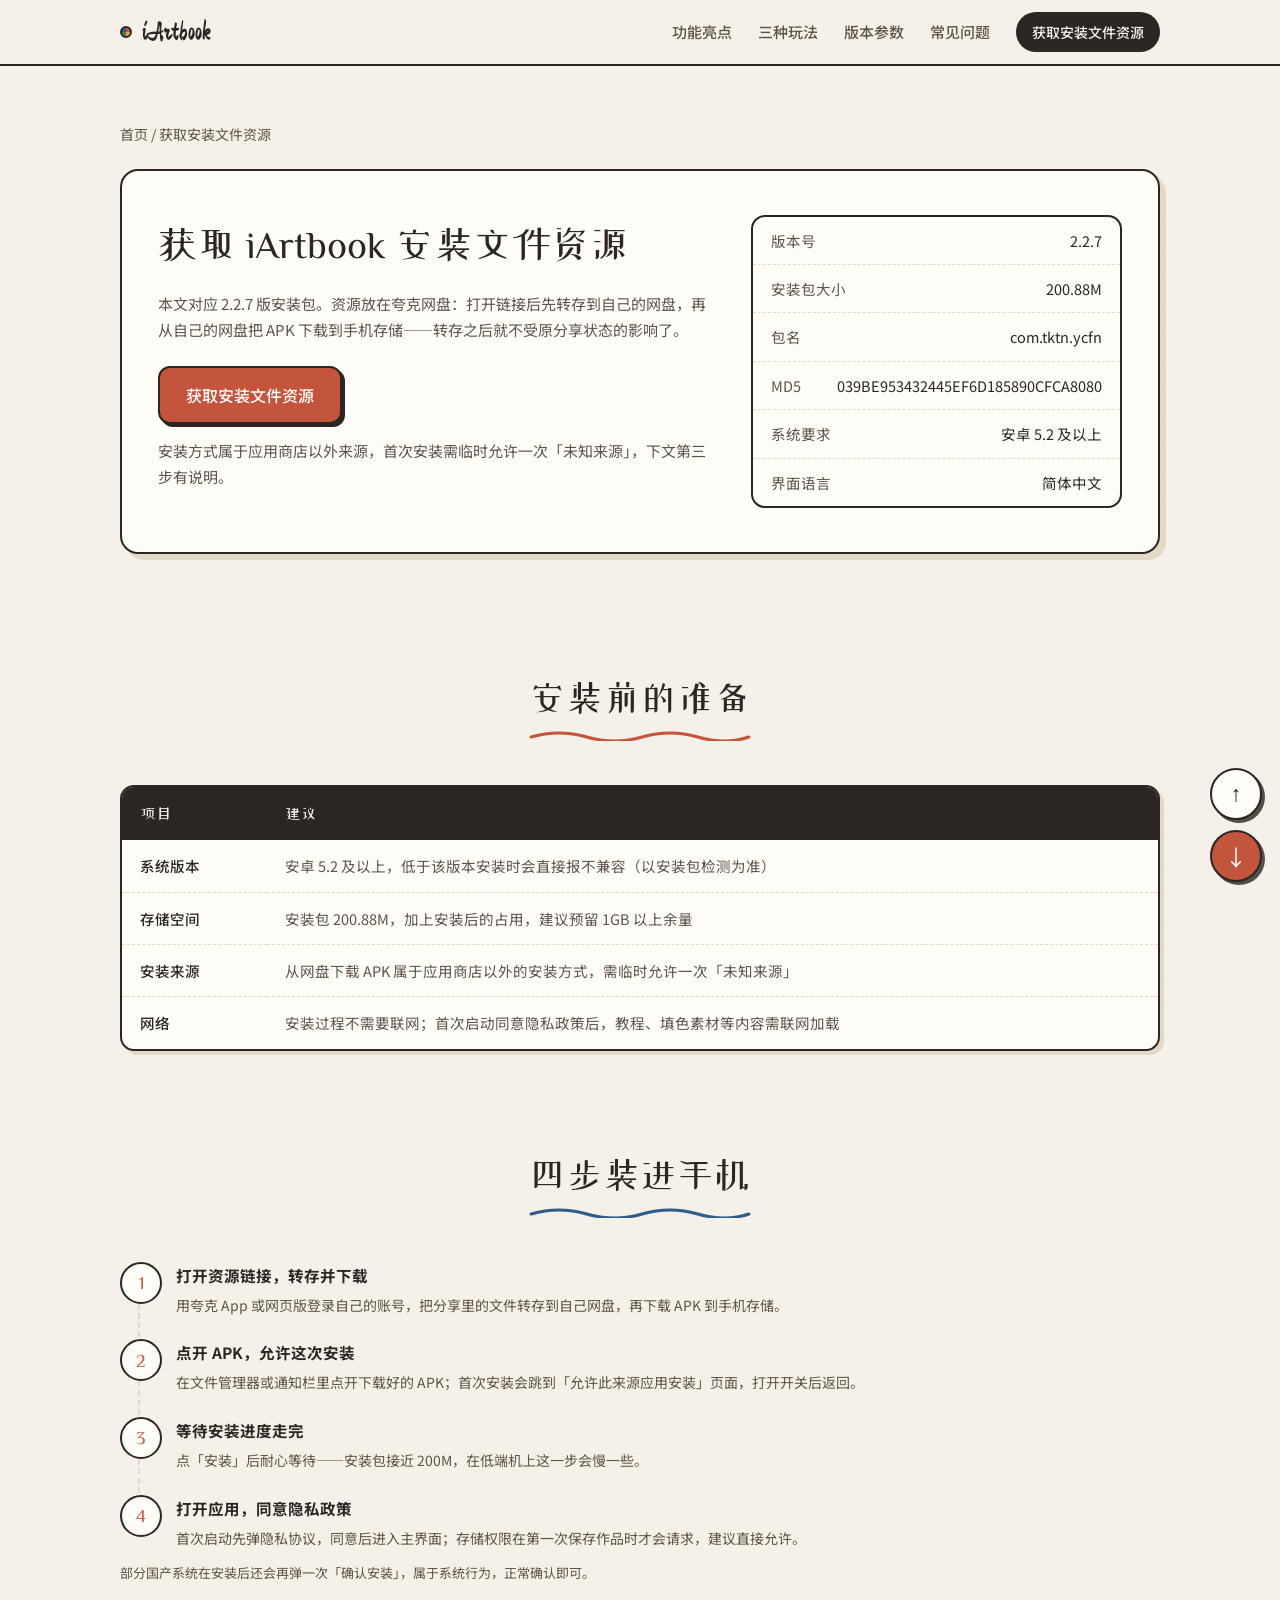
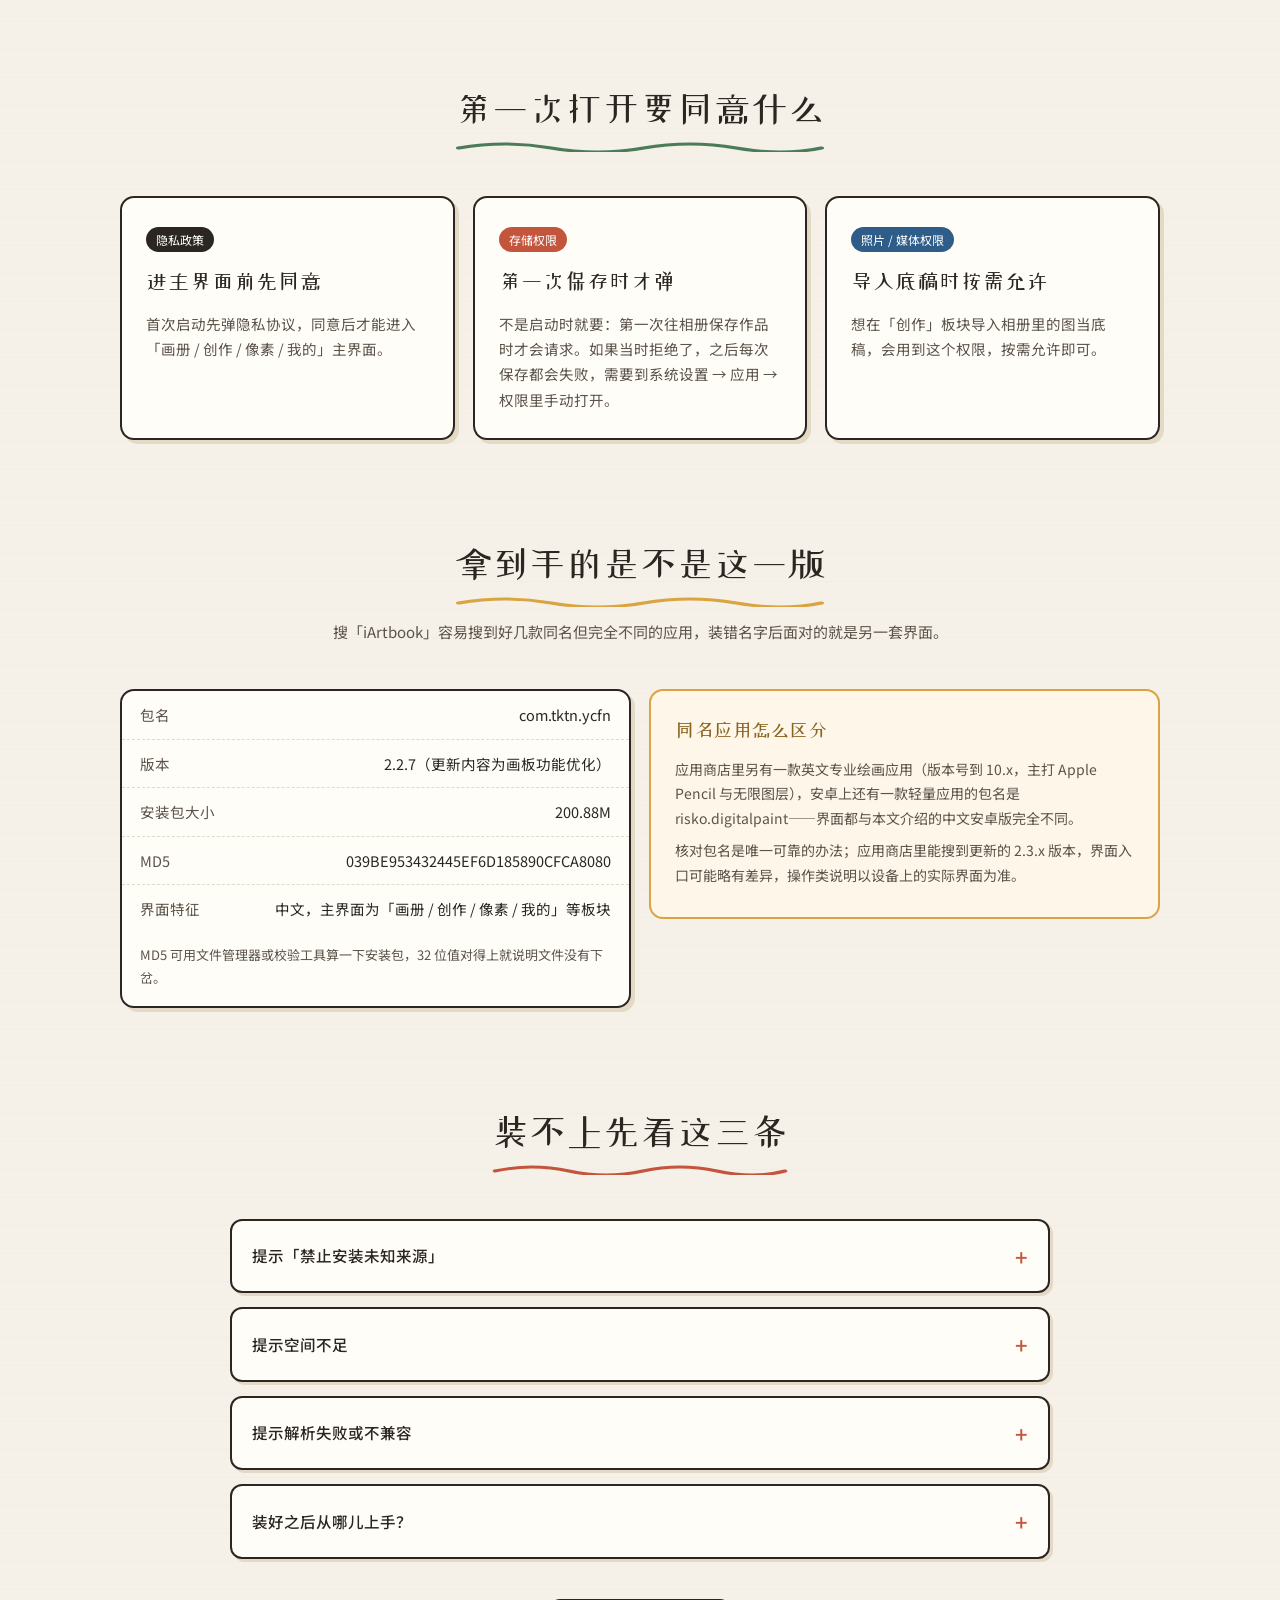
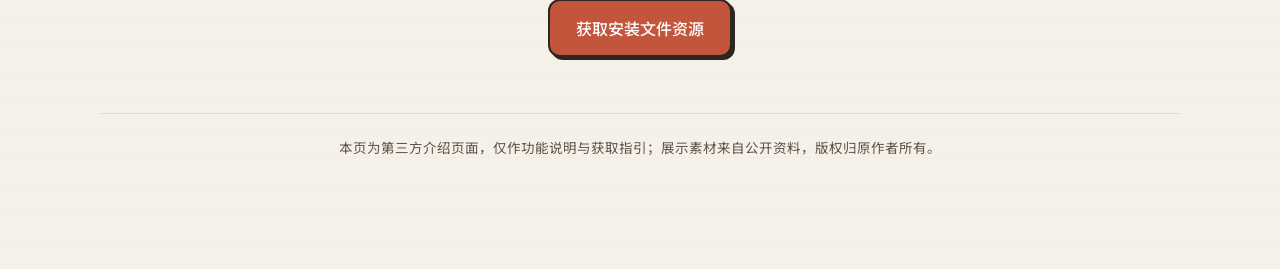
==== download.html @ f268aec2 "update" ====
<!DOCTYPE html>
<html lang="zh-CN">
<head>
  <meta charset="UTF-8">
  <meta name="viewport" content="width=device-width, initial-scale=1.0">
  <title>iArtbook 安装文件资源获取指引与安装步骤（安卓 2.2.7 版）</title>
  <meta name="description" content="获取 iArtbook 安卓版 2.2.7 安装文件资源的指引，附安装前准备、四步安装流程、首次打开的权限说明、MD5 版本核对与装不上的常见处理办法。">
  <link rel="icon" type="image/svg+xml" href="/assets/img/favicon.svg">
  <link rel="preconnect" href="https://fonts.googleapis.com">
  <link rel="preconnect" href="https://fonts.gstatic.com" crossorigin>
  <link href="https://fonts.googleapis.com/css2?family=Ma+Shan+Zheng&family=Noto+Sans+SC:wght@400;500;700&family=ZCOOL+XiaoWei&display=swap" rel="stylesheet">
  <link rel="stylesheet" href="/assets/css/style.css">
</head>
<body>

  <header class="site-header">
    <div class="wrap nav">
      <a class="brand" href="/"><span class="brand-dot" aria-hidden="true"></span>iArtbook</a>
      <button class="nav-toggle" aria-expanded="false" aria-label="展开导航菜单">☰</button>
      <nav class="nav-links" aria-label="站内导航">
        <a href="/#features">功能亮点</a>
        <a href="/#play">三种玩法</a>
        <a href="/#spec">版本参数</a>
        <a href="/#faq">常见问题</a>
        <a class="nav-cta" href="#get">获取安装文件资源</a>
      </nav>
    </div>
  </header>

  <main>
    <!-- 下载卡 -->
    <section class="dl-hero" id="get">
      <div class="wrap">
        <p class="crumb"><a href="/">首页</a> / 获取安装文件资源</p>
        <div class="dl-card">
          <div>
            <h1>获取 iArtbook 安装文件资源</h1>
            <p>本文对应 2.2.7 版安装包。资源放在夸克网盘：打开链接后先转存到自己的网盘，再从自己的网盘把 APK 下载到手机存储——转存之后就不受原分享状态的影响了。</p>
            <a class="btn btn-primary" data-link="download" href="#">获取安装文件资源</a>
            <p class="note" style="margin-top:14px">安装方式属于应用商店以外来源，首次安装需临时允许一次「未知来源」，下文第三步有说明。</p>
          </div>
          <div class="table-card" style="box-shadow:none">
            <ul class="spec-list">
              <li><span class="k">版本号</span><span class="v">2.2.7</span></li>
              <li><span class="k">安装包大小</span><span class="v">200.88M</span></li>
              <li><span class="k">包名</span><span class="v">com.tktn.ycfn</span></li>
              <li><span class="k">MD5</span><span class="v">039BE953432445EF6D185890CFCA8080</span></li>
              <li><span class="k">系统要求</span><span class="v">安卓 5.2 及以上</span></li>
              <li><span class="k">界面语言</span><span class="v">简体中文</span></li>
            </ul>
          </div>
        </div>
      </div>
    </section>

    <!-- 安装前准备 -->
    <section class="section" id="prepare">
      <div class="wrap">
        <div class="section-head reveal">
          <h2>安装前的准备
            <svg viewBox="0 0 200 10" preserveAspectRatio="none" aria-hidden="true"><path d="M2 6 q25 -8 50 0 t50 0 t50 0 t46 0" fill="none" stroke="#c4553d" stroke-width="3" stroke-linecap="round"/></svg>
          </h2>
        </div>
        <div class="table-card reveal">
          <table>
            <thead>
              <tr><th>项目</th><th>建议</th></tr>
            </thead>
            <tbody>
              <tr><td>系统版本</td><td>安卓 5.2 及以上，低于该版本安装时会直接报不兼容（以安装包检测为准）</td></tr>
              <tr><td>存储空间</td><td>安装包 200.88M，加上安装后的占用，建议预留 1GB 以上余量</td></tr>
              <tr><td>安装来源</td><td>从网盘下载 APK 属于应用商店以外的安装方式，需临时允许一次「未知来源」</td></tr>
              <tr><td>网络</td><td>安装过程不需要联网；首次启动同意隐私政策后，教程、填色素材等内容需联网加载</td></tr>
            </tbody>
          </table>
        </div>
      </div>
    </section>

    <!-- 安装步骤 -->
    <section class="section" id="steps">
      <div class="wrap">
        <div class="section-head reveal">
          <h2>四步装进手机
            <svg viewBox="0 0 200 10" preserveAspectRatio="none" aria-hidden="true"><path d="M2 6 q25 -8 50 0 t50 0 t50 0 t46 0" fill="none" stroke="#2f5d8a" stroke-width="3" stroke-linecap="round"/></svg>
          </h2>
        </div>
        <ol class="steps reveal" style="max-width:760px">
          <li>
            <b>打开资源链接，转存并下载</b>
            <p>用夸克 App 或网页版登录自己的账号，把分享里的文件转存到自己网盘，再下载 APK 到手机存储。</p>
          </li>
          <li>
            <b>点开 APK，允许这次安装</b>
            <p>在文件管理器或通知栏里点开下载好的 APK；首次安装会跳到「允许此来源应用安装」页面，打开开关后返回。</p>
          </li>
          <li>
            <b>等待安装进度走完</b>
            <p>点「安装」后耐心等待——安装包接近 200M，在低端机上这一步会慢一些。</p>
          </li>
          <li>
            <b>打开应用，同意隐私政策</b>
            <p>首次启动先弹隐私协议，同意后进入主界面；存储权限在第一次保存作品时才会请求，建议直接允许。</p>
          </li>
        </ol>
        <p class="note">部分国产系统在安装后还会再弹一次「确认安装」，属于系统行为，正常确认即可。</p>
      </div>
    </section>

    <!-- 首次打开 -->
    <section class="section" id="first-open">
      <div class="wrap">
        <div class="section-head reveal">
          <h2>第一次打开要同意什么
            <svg viewBox="0 0 200 10" preserveAspectRatio="none" aria-hidden="true"><path d="M2 6 q25 -8 50 0 t50 0 t50 0 t46 0" fill="none" stroke="#4a7c59" stroke-width="3" stroke-linecap="round"/></svg>
          </h2>
        </div>
        <div class="bento">
          <div class="card b2 reveal">
            <span class="tag" style="background:var(--ink)">隐私政策</span>
            <h3>进主界面前先同意</h3>
            <p>首次启动先弹隐私协议，同意后才能进入「画册 / 创作 / 像素 / 我的」主界面。</p>
          </div>
          <div class="card b2 reveal">
            <span class="tag" style="background:var(--red)">存储权限</span>
            <h3>第一次保存时才弹</h3>
            <p>不是启动时就要：第一次往相册保存作品时才会请求。如果当时拒绝了，之后每次保存都会失败，需要到系统设置 → 应用 → 权限里手动打开。</p>
          </div>
          <div class="card b2 reveal">
            <span class="tag" style="background:var(--blue)">照片 / 媒体权限</span>
            <h3>导入底稿时按需允许</h3>
            <p>想在「创作」板块导入相册里的图当底稿，会用到这个权限，按需允许即可。</p>
          </div>
        </div>
      </div>
    </section>

    <!-- 核对版本 -->
    <section class="section" id="verify">
      <div class="wrap">
        <div class="section-head reveal">
          <h2>拿到手的是不是这一版
            <svg viewBox="0 0 200 10" preserveAspectRatio="none" aria-hidden="true"><path d="M2 6 q25 -8 50 0 t50 0 t50 0 t46 0" fill="none" stroke="#d9a441" stroke-width="3" stroke-linecap="round"/></svg>
          </h2>
          <p>搜「iArtbook」容易搜到好几款同名但完全不同的应用，装错名字后面对的就是另一套界面。</p>
        </div>
        <div class="spec-grid">
          <div class="table-card reveal">
            <ul class="spec-list">
              <li><span class="k">包名</span><span class="v">com.tktn.ycfn</span></li>
              <li><span class="k">版本</span><span class="v">2.2.7（更新内容为画板功能优化）</span></li>
              <li><span class="k">安装包大小</span><span class="v">200.88M</span></li>
              <li><span class="k">MD5</span><span class="v">039BE953432445EF6D185890CFCA8080</span></li>
              <li><span class="k">界面特征</span><span class="v">中文，主界面为「画册 / 创作 / 像素 / 我的」等板块</span></li>
            </ul>
            <p class="note" style="padding:0 18px 16px">MD5 可用文件管理器或校验工具算一下安装包，32 位值对得上就说明文件没有下岔。</p>
          </div>
          <div class="tip-card reveal">
            <h3>同名应用怎么区分</h3>
            <p>应用商店里另有一款英文专业绘画应用（版本号到 10.x，主打 Apple Pencil 与无限图层），安卓上还有一款轻量应用的包名是 risko.digitalpaint——界面都与本文介绍的中文安卓版完全不同。</p>
            <p>核对包名是唯一可靠的办法；应用商店里能搜到更新的 2.3.x 版本，界面入口可能略有差异，操作类说明以设备上的实际界面为准。</p>
          </div>
        </div>
      </div>
    </section>

    <!-- 装不上 -->
    <section class="section" id="trouble">
      <div class="wrap">
        <div class="section-head reveal">
          <h2>装不上先看这三条
            <svg viewBox="0 0 200 10" preserveAspectRatio="none" aria-hidden="true"><path d="M2 6 q25 -8 50 0 t50 0 t50 0 t46 0" fill="none" stroke="#c4553d" stroke-width="3" stroke-linecap="round"/></svg>
          </h2>
        </div>
        <div class="faq reveal">
          <details>
            <summary>提示「禁止安装未知来源」</summary>
            <div class="faq-a"><p>回到系统设置 → 应用 → 特殊权限 → 安装未知应用，给这次的安装来源（浏览器或文件管理器）打开「允许安装」，再重新点 APK。</p></div>
          </details>
          <details>
            <summary>提示空间不足</summary>
            <div class="faq-a"><p>先清出 1GB 以上余量再装——200M 的安装包在解包阶段需要的临时空间比它自身还大。</p></div>
          </details>
          <details>
            <summary>提示解析失败或不兼容</summary>
            <div class="faq-a"><p>多半是下载不完整（文件小于 200.88M）或系统版本低于 5.2：重新下载一次，或核对安卓版本。</p></div>
          </details>
          <details>
            <summary>装好之后从哪儿上手？</summary>
            <div class="faq-a"><p>从首页的「界面入门」板块开始：认识画册、创作、像素几个入口，记住双指缩放、双指撤销这几个手势，再挑一种玩法（自由绘画 / 主题填色 / 逐帧动画）动手画第一张。</p></div>
          </details>
        </div>
        <div class="back-cta reveal">
          <a class="btn btn-primary" data-link="download" href="#">获取安装文件资源</a>
        </div>
      </div>
    </section>
  </main>

  <footer class="site-footer">
    <div class="wrap footer-line">
      <p>本页为第三方介绍页面，仅作功能说明与获取指引；展示素材来自公开资料，版权归原作者所有。</p>
    </div>
  </footer>

  <!-- 浮动按钮 -->
  <div class="fab">
    <button id="toTop" aria-label="返回顶部">↑</button>
    <a class="fab-dl" data-link="download" href="#" aria-label="获取安装文件资源">↓</a>
  </div>

  <script src="/assets/js/links.js"></script>
  <script src="/assets/js/main.js"></script>
</body>
</html>
---- assets/css/style.css ----
/* ============================================================
   iArtbook 介绍站 · 画室纸感
   暖纸底 + 墨线描边 + 颜料点缀（赭红 / 靛青 / 藤黄 / 青绿）
   字体：ZCOOL XiaoWei（标题）· Ma Shan Zheng（点缀）· Noto Sans SC（正文）
   ============================================================ */

:root {
  --paper: #f6f1e8;
  --paper-2: #fffdf8;
  --ink: #2b2622;
  --ink-soft: #5c534a;
  --line: #e3d9c6;
  --line-strong: #2b2622;
  --red: #c4553d;
  --blue: #2f5d8a;
  --yellow: #d9a441;
  --green: #4a7c59;
  --shadow: 0 2px 0 rgba(43, 38, 34, 0.9);
  --radius: 14px;
  --font-title: 'ZCOOL XiaoWei', 'Noto Serif SC', 'STSong', serif;
  --font-hand: 'Ma Shan Zheng', 'Kaiti SC', 'KaiTi', cursive;
  --font-body: 'Noto Sans SC', 'PingFang SC', 'Microsoft YaHei', sans-serif;
}

* { box-sizing: border-box; margin: 0; padding: 0; }

html { scroll-behavior: smooth; }

body {
  font-family: var(--font-body);
  color: var(--ink);
  background-color: var(--paper);
  background-image: repeating-linear-gradient(
    0deg, transparent, transparent 27px, rgba(43, 38, 34, 0.035) 28px);
  line-height: 1.75;
  font-size: 16px;
  -webkit-font-smoothing: antialiased;
  overflow-x: hidden;
}

img, svg { max-width: 100%; display: block; }
a { color: var(--blue); text-decoration: none; }
a:hover { text-decoration: underline; }

.wrap { max-width: 1080px; margin: 0 auto; padding: 0 20px; }

/* ---------------- 顶栏 ---------------- */
.site-header {
  position: sticky; top: 0; z-index: 50;
  background: rgba(246, 241, 232, 0.94);
  backdrop-filter: blur(6px);
  border-bottom: 2px solid var(--line-strong);
}
.nav {
  display: flex; align-items: center; justify-content: space-between;
  height: 64px; gap: 16px;
}
.brand {
  font-family: var(--font-hand);
  font-size: 26px; color: var(--ink);
  display: flex; align-items: center; gap: 10px;
  white-space: nowrap;
}
.brand:hover { text-decoration: none; }
.brand-dot {
  width: 12px; height: 12px; border-radius: 50%;
  background: conic-gradient(var(--red) 0 25%, var(--yellow) 0 50%, var(--green) 0 75%, var(--blue) 0);
  border: 2px solid var(--ink);
}
.nav-links { display: flex; align-items: center; gap: 26px; }
.nav-links a { color: var(--ink-soft); font-size: 15px; font-weight: 500; }
.nav-links a:hover { color: var(--ink); text-decoration: none; }
.nav-cta {
  background: var(--ink); color: var(--paper) !important;
  padding: 8px 16px; border-radius: 999px; font-size: 14px !important;
}
.nav-toggle {
  display: none;
  width: 44px; height: 44px;
  border: 2px solid var(--ink); border-radius: 10px;
  background: var(--paper-2); cursor: pointer;
  font-size: 20px; line-height: 1; color: var(--ink);
}

/* ---------------- Hero ---------------- */
.hero { padding: 72px 0 56px; }
.hero-grid {
  display: grid; grid-template-columns: 1.15fr 0.85fr;
  gap: 48px; align-items: center;
}
.kicker {
  display: inline-flex; align-items: center; gap: 8px;
  font-size: 14px; color: var(--red);
  border: 1.5px solid var(--red); border-radius: 999px;
  padding: 4px 14px; margin-bottom: 20px; background: var(--paper-2);
}
.hero h1 {
  font-family: var(--font-title);
  font-size: clamp(34px, 5vw, 52px);
  line-height: 1.25; font-weight: 400;
  margin-bottom: 18px;
}
.hero h1 em {
  font-style: normal;
  font-family: var(--font-hand);
  color: var(--red);
}
.hero p.lead { color: var(--ink-soft); font-size: 17px; max-width: 34em; margin-bottom: 26px; }
.badges { display: flex; flex-wrap: wrap; gap: 10px; margin-bottom: 30px; }
.badge {
  font-size: 13px; color: var(--ink);
  background: var(--paper-2); border: 1.5px solid var(--ink);
  border-radius: 8px; padding: 4px 12px;
  box-shadow: 2px 2px 0 var(--line);
}
.hero-actions { display: flex; flex-wrap: wrap; gap: 14px; }
.btn {
  display: inline-flex; align-items: center; justify-content: center; gap: 8px;
  font-size: 16px; font-weight: 500;
  padding: 13px 26px; border-radius: 12px;
  border: 2px solid var(--ink); cursor: pointer;
  transition: transform .15s ease, box-shadow .15s ease;
}
.btn:hover { text-decoration: none; transform: translate(-1px, -1px); }
.btn:active { transform: translate(1px, 1px); }
.btn-primary { background: var(--red); color: #fff; box-shadow: 3px 3px 0 var(--ink); }
.btn-primary:hover { box-shadow: 4px 4px 0 var(--ink); }
.btn-ghost { background: var(--paper-2); color: var(--ink); box-shadow: 3px 3px 0 var(--line); }
.btn-ghost:hover { box-shadow: 4px 4px 0 var(--line); }

.hero-art { position: relative; }
.hero-art svg { width: 100%; height: auto; }
.scribble {
  position: absolute; font-family: var(--font-hand);
  color: var(--blue); font-size: 20px;
  right: 4%; bottom: -6px; transform: rotate(-4deg);
}

/* ---------------- 数字条 ---------------- */
.stats { border-top: 2px solid var(--line-strong); border-bottom: 2px solid var(--line-strong); background: var(--paper-2); }
.stats-grid {
  display: grid; grid-template-columns: repeat(4, 1fr);
}
.stat {
  padding: 26px 12px; text-align: center;
  border-left: 1.5px dashed var(--line);
}
.stat:first-child { border-left: none; }
.stat b {
  display: block; font-family: var(--font-title);
  font-size: 34px; font-weight: 400; color: var(--red);
}
.stat span { font-size: 13px; color: var(--ink-soft); }

/* ---------------- 章节通用 ---------------- */
.section { padding: 72px 0 20px; }
.section-head { text-align: center; margin-bottom: 44px; }
.section-head h2 {
  font-family: var(--font-title); font-weight: 400;
  font-size: clamp(26px, 3.6vw, 36px);
  display: inline-block; position: relative; padding-bottom: 12px;
}
.section-head h2 svg {
  position: absolute; left: 0; bottom: 0; width: 100%; height: 10px;
}
.section-head p { color: var(--ink-soft); margin-top: 12px; font-size: 15px; }

/* ---------------- Bento 特性 ---------------- */
.bento {
  display: grid; gap: 18px;
  grid-template-columns: repeat(6, 1fr);
}
.card {
  background: var(--paper-2);
  border: 2px solid var(--ink);
  border-radius: var(--radius);
  padding: 26px 24px;
  box-shadow: 4px 4px 0 var(--line);
}
.card h3 { font-family: var(--font-title); font-weight: 400; font-size: 21px; margin-bottom: 10px; }
.card p { color: var(--ink-soft); font-size: 14.5px; }
.card .tag {
  display: inline-block; font-size: 12px; color: #fff;
  padding: 2px 10px; border-radius: 999px; margin-bottom: 12px;
}
.b1 { grid-column: span 4; }
.b2 { grid-column: span 2; }
.b3 { grid-column: span 2; }
.b4 { grid-column: span 4; }
.card ul { list-style: none; margin-top: 12px; }
.card ul li {
  padding-left: 20px; position: relative;
  color: var(--ink-soft); font-size: 14px; margin-bottom: 6px;
}
.card ul li::before {
  content: ''; position: absolute; left: 0; top: 9px;
  width: 10px; height: 10px; border-radius: 50%;
  border: 2px solid var(--ink);
}

/* ---------------- 三种玩法 ---------------- */
.play-grid { display: grid; grid-template-columns: repeat(3, 1fr); gap: 18px; }
.play {
  border: 2px solid var(--ink); border-radius: var(--radius);
  background: var(--paper-2); overflow: hidden;
  box-shadow: 4px 4px 0 var(--line);
  display: flex; flex-direction: column;
}
.play-head {
  padding: 18px 22px; color: #fff;
  display: flex; align-items: center; gap: 12px;
}
.play-head svg { width: 34px; height: 34px; flex: none; }
.play-head h3 { font-family: var(--font-title); font-weight: 400; font-size: 20px; }
.play-body { padding: 20px 22px 24px; }
.play-body p { color: var(--ink-soft); font-size: 14.5px; margin-bottom: 10px; }
.play-body ul { list-style: none; }
.play-body li {
  padding-left: 20px; position: relative;
  font-size: 14px; color: var(--ink-soft); margin-bottom: 6px;
}
.play-body li::before { content: '·'; position: absolute; left: 4px; font-weight: 700; color: var(--ink); }
.ph-red { background: var(--red); }
.ph-blue { background: var(--blue); }
.ph-green { background: var(--green); }

/* ---------------- 手势表 ---------------- */
.table-card {
  border: 2px solid var(--ink); border-radius: var(--radius);
  background: var(--paper-2); overflow: hidden;
  box-shadow: 4px 4px 0 var(--line);
}
table { width: 100%; border-collapse: collapse; font-size: 14.5px; }
th, td { padding: 13px 18px; text-align: left; }
thead th {
  background: var(--ink); color: var(--paper);
  font-family: var(--font-title); font-weight: 400; font-size: 15.5px;
}
tbody tr + tr { border-top: 1.5px dashed var(--line); }
tbody td:first-child { font-weight: 500; white-space: nowrap; }
tbody td:last-child { color: var(--ink-soft); }
.note { font-size: 13px; color: var(--ink-soft); margin-top: 12px; }

/* ---------------- 参数 ---------------- */
.spec-grid { display: grid; grid-template-columns: 1fr 1fr; gap: 18px; align-items: start; }
.spec-list { list-style: none; }
.spec-list li {
  display: flex; justify-content: space-between; gap: 16px;
  padding: 11px 18px; font-size: 14.5px;
  border-bottom: 1.5px dashed var(--line);
}
.spec-list li:last-child { border-bottom: none; }
.spec-list .k { color: var(--ink-soft); flex: none; }
.spec-list .v { text-align: right; word-break: break-all; }
.tip-card {
  border: 2px solid var(--yellow); border-radius: var(--radius);
  background: #fdf6e9; padding: 22px 24px;
}
.tip-card h3 { font-family: var(--font-title); font-weight: 400; font-size: 19px; margin-bottom: 10px; color: #8a6420; }
.tip-card p { font-size: 14px; color: var(--ink-soft); margin-bottom: 8px; }

/* ---------------- FAQ ---------------- */
.faq { max-width: 820px; margin: 0 auto; }
.faq details {
  border: 2px solid var(--ink); border-radius: 12px;
  background: var(--paper-2); margin-bottom: 14px;
  box-shadow: 3px 3px 0 var(--line);
  overflow: hidden;
}
.faq summary {
  list-style: none; cursor: pointer;
  padding: 16px 20px; font-weight: 500; font-size: 15.5px;
  display: flex; align-items: center; justify-content: space-between; gap: 12px;
}
.faq summary::-webkit-details-marker { display: none; }
.faq summary::after {
  content: '+'; font-size: 22px; color: var(--red); flex: none;
  transition: transform .2s ease;
}
.faq details[open] summary::after { transform: rotate(45deg); }
.faq .faq-a { padding: 0 20px 18px; color: var(--ink-soft); font-size: 14.5px; }
.faq .faq-a p + p { margin-top: 8px; }

/* ---------------- CTA 条 ---------------- */
.cta-band {
  margin: 72px 0 0; padding: 52px 0;
  background: var(--ink); color: var(--paper);
  border-top: 4px solid var(--red);
}
.cta-inner { text-align: center; }
.cta-inner h2 {
  font-family: var(--font-title); font-weight: 400;
  font-size: clamp(24px, 3.4vw, 34px); margin-bottom: 12px;
}
.cta-inner p { color: #cfc6b8; font-size: 15px; margin-bottom: 26px; }
.cta-inner .btn-primary { box-shadow: 3px 3px 0 var(--yellow); }

/* ---------------- 页脚 ---------------- */
.site-footer { padding: 36px 0 110px; color: var(--ink-soft); font-size: 13.5px; }
.footer-line { border-top: 1.5px solid var(--line); padding-top: 22px; text-align: center; }
.site-footer a { color: var(--ink-soft); text-decoration: underline; }

/* ---------------- 浮动按钮 ---------------- */
.fab {
  position: fixed; right: 18px; bottom: 18px; z-index: 90;
  display: flex; flex-direction: column; gap: 10px;
}
.fab a, .fab button {
  width: 52px; height: 52px; border-radius: 50%;
  border: 2px solid var(--ink);
  background: var(--paper-2); color: var(--ink);
  font-size: 22px; cursor: pointer;
  display: flex; align-items: center; justify-content: center;
  box-shadow: 3px 3px 0 rgba(43, 38, 34, .8);
  transition: transform .15s ease;
}
.fab a:hover, .fab button:hover { transform: translate(-1px, -1px); text-decoration: none; }
.fab .fab-dl { background: var(--red); color: #fff; }
#toTop { opacity: 0; visibility: hidden; transition: opacity .25s ease, visibility .25s ease; }
#toTop.is-visible { opacity: 1; visibility: visible; }

/* ---------------- 渐显 ---------------- */
.reveal { opacity: 0; transform: translateY(16px); transition: opacity .6s ease, transform .6s ease; }
.reveal--in { opacity: 1; transform: none; }

/* ---------------- 下载页 ---------------- */
.dl-hero { padding: 56px 0 40px; }
.dl-card {
  border: 2px solid var(--ink); border-radius: 18px;
  background: var(--paper-2);
  box-shadow: 6px 6px 0 var(--line);
  padding: 40px 36px;
  display: grid; grid-template-columns: 1.2fr 0.8fr; gap: 36px; align-items: center;
}
.dl-card h1 {
  font-family: var(--font-title); font-weight: 400;
  font-size: clamp(26px, 4vw, 38px); margin-bottom: 14px;
}
.dl-card p { color: var(--ink-soft); font-size: 15px; margin-bottom: 22px; }
.dl-meta { list-style: none; }
.dl-meta li {
  display: flex; justify-content: space-between; gap: 14px;
  padding: 9px 0; font-size: 14px;
  border-bottom: 1.5px dashed var(--line);
}
.dl-meta .k { color: var(--ink-soft); flex: none; }
.dl-meta .v { text-align: right; word-break: break-all; }
.steps { counter-reset: step; list-style: none; }
.steps li {
  counter-increment: step;
  position: relative; padding: 0 0 22px 56px;
}
.steps li::before {
  content: counter(step);
  position: absolute; left: 0; top: 0;
  width: 38px; height: 38px; border-radius: 50%;
  border: 2px solid var(--ink); background: var(--paper-2);
  display: flex; align-items: center; justify-content: center;
  font-family: var(--font-title); font-size: 18px; color: var(--red);
}
.steps li::after {
  content: ''; position: absolute; left: 18px; top: 42px; bottom: 2px;
  border-left: 2px dashed var(--line);
}
.steps li:last-child { padding-bottom: 0; }
.steps li:last-child::after { display: none; }
.steps b { display: block; margin-bottom: 4px; font-size: 15.5px; }
.steps p { color: var(--ink-soft); font-size: 14px; }
.crumb { font-size: 14px; color: var(--ink-soft); margin-bottom: 22px; }
.crumb a { color: var(--ink-soft); }
.back-cta { text-align: center; margin-top: 40px; }

/* ---------------- 响应式 ---------------- */
@media (max-width: 900px) {
  .hero-grid { grid-template-columns: 1fr; gap: 36px; }
  .hero-art { max-width: 460px; margin: 0 auto; }
  .bento { grid-template-columns: 1fr 1fr; }
  .b1, .b2, .b3, .b4 { grid-column: span 2; }
  .play-grid { grid-template-columns: 1fr; }
  .spec-grid { grid-template-columns: 1fr; }
  .dl-card { grid-template-columns: 1fr; padding: 30px 24px; }
  .stats-grid { grid-template-columns: repeat(2, 1fr); }
  .stat:nth-child(3) { border-left: none; }
  .stat:nth-child(n+3) { border-top: 1.5px dashed var(--line); }
}

@media (max-width: 760px) {
  .nav-toggle { display: block; }
  .nav-links {
    display: none;
    position: absolute; left: 0; right: 0; top: 64px;
    flex-direction: column; align-items: stretch; gap: 0;
    background: var(--paper-2);
    border-bottom: 2px solid var(--ink);
    padding: 8px 20px 16px;
  }
  .nav--open .nav-links { display: flex; }
  .nav-links a {
    padding: 13px 4px; font-size: 16px;
    border-bottom: 1.5px dashed var(--line);
  }
  .nav-links a:last-child { border-bottom: none; }
  .nav { position: relative; }
  .hero { padding: 48px 0 40px; }
  .section { padding: 52px 0 12px; }
  th, td { padding: 11px 12px; }
  .cta-band { margin-top: 52px; }
}

@media (max-width: 380px) {
  .hero-actions .btn { width: 100%; }
  .badge { font-size: 12px; }
}

/* ---------------- 减少动态 ---------------- */
@media (prefers-reduced-motion: reduce) {
  html { scroll-behavior: auto; }
  .reveal { opacity: 1; transform: none; transition: none; }
  .btn, .fab a, .fab button { transition: none; }
}
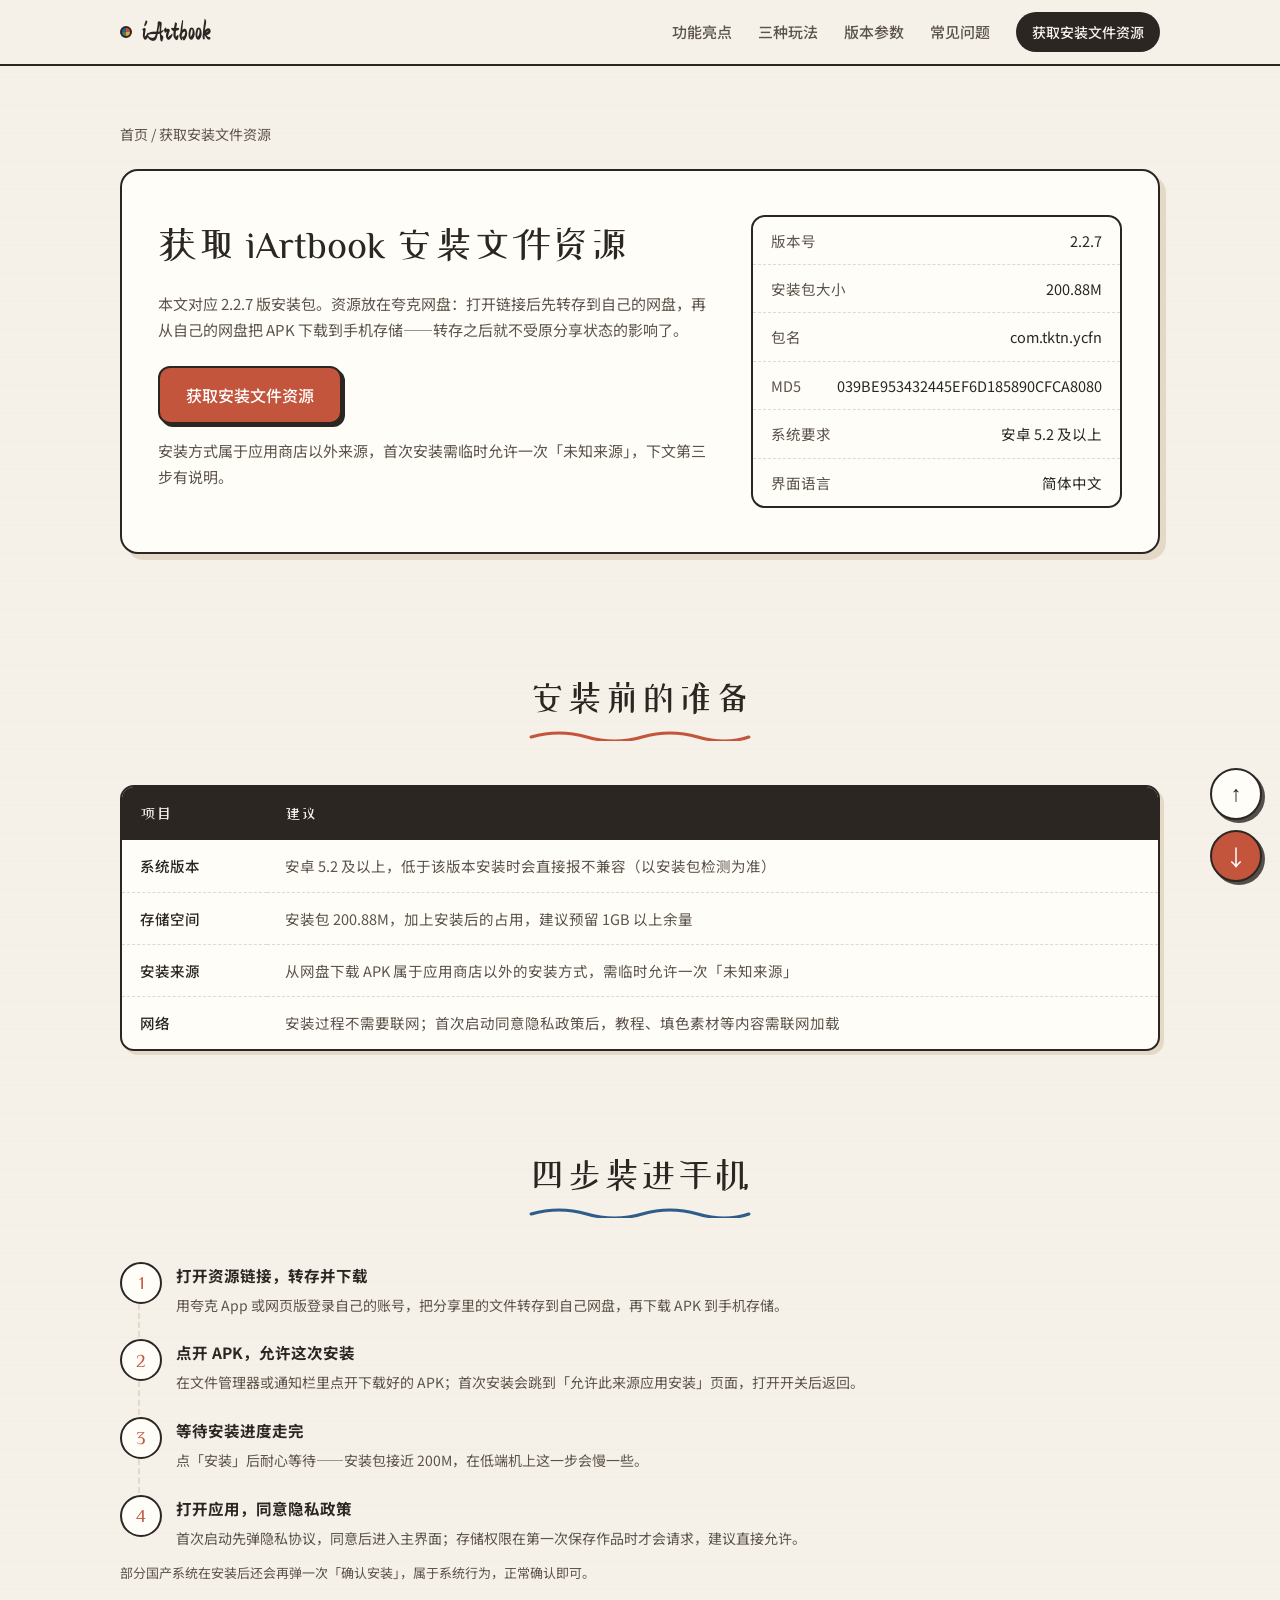
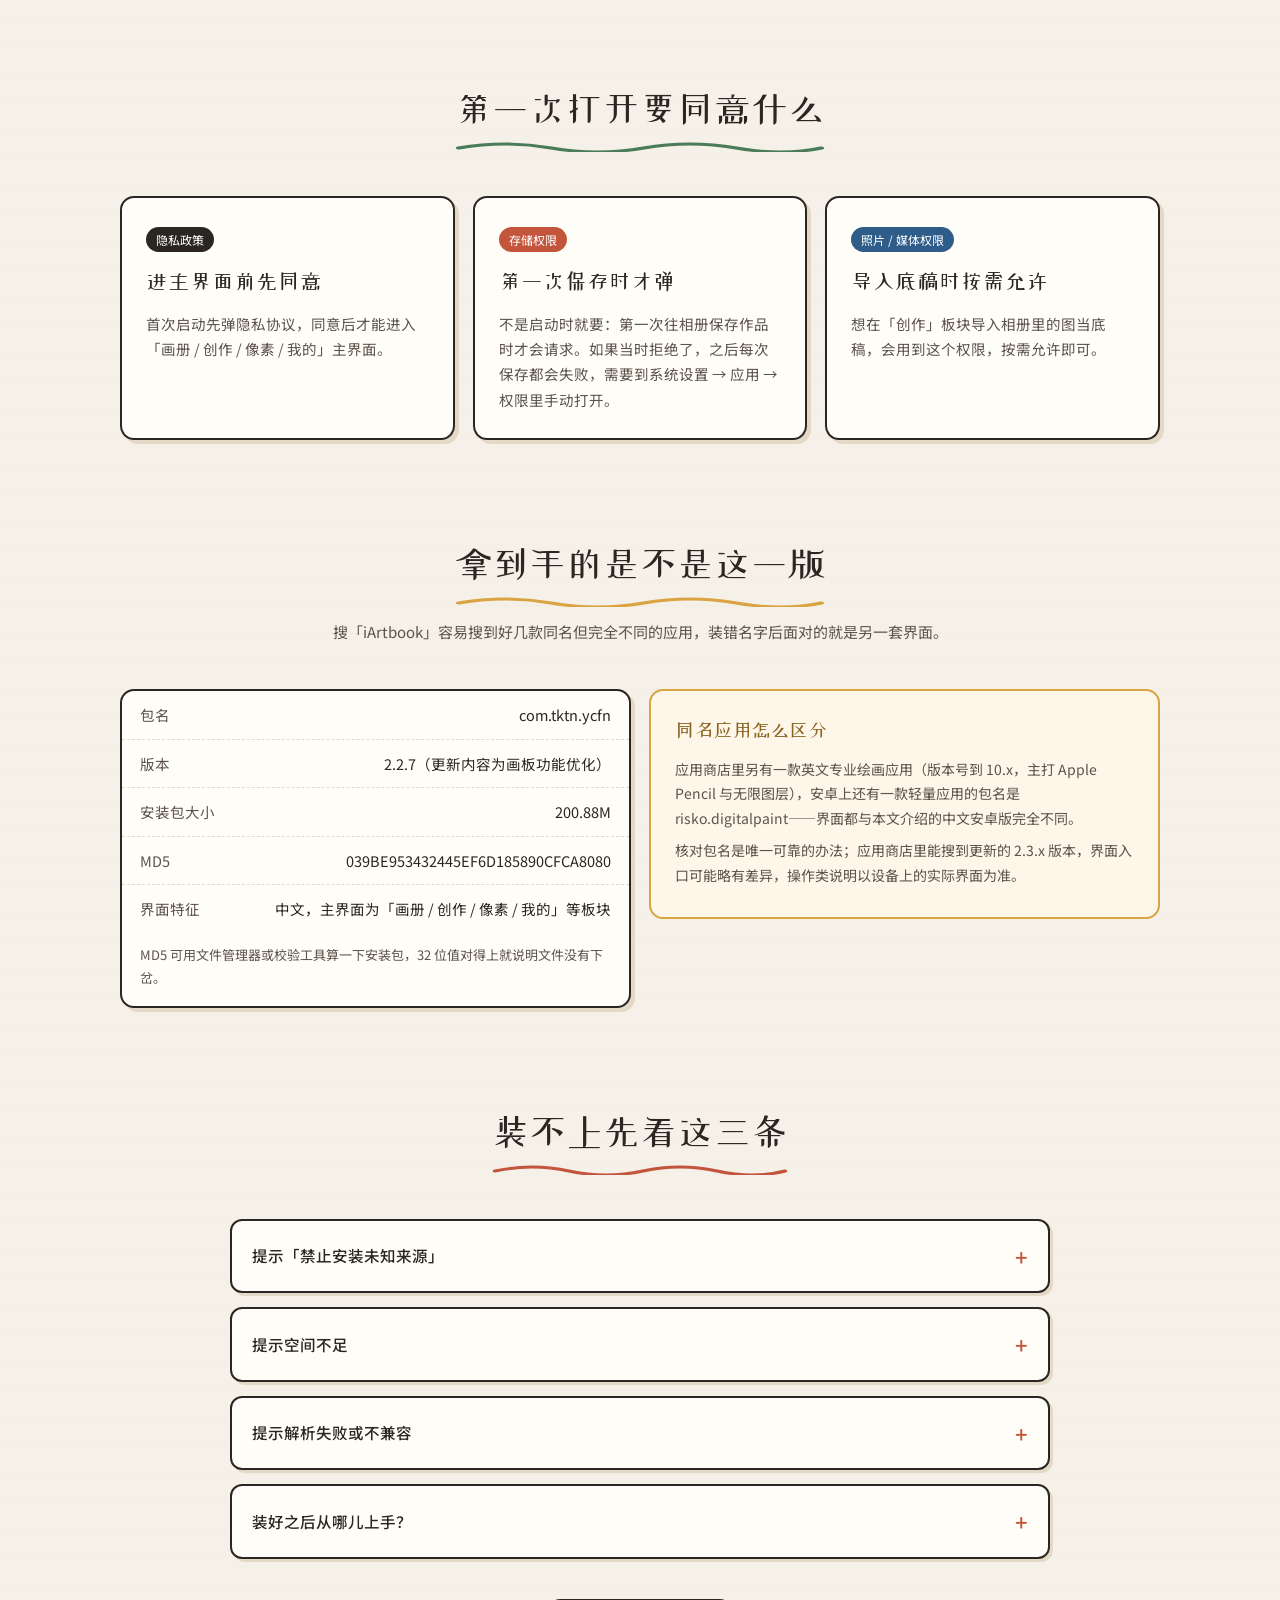
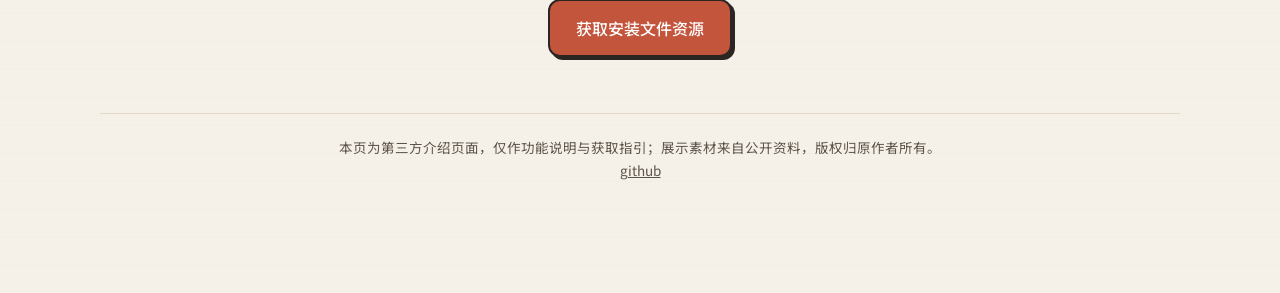
==== commit 70ad0db4: "update" ====
--- a/download.html
+++ b/download.html
@@ -200,6 +200,7 @@
   <footer class="site-footer">
     <div class="wrap footer-line">
       <p>本页为第三方介绍页面，仅作功能说明与获取指引；展示素材来自公开资料，版权归原作者所有。</p>
+      <p><a href="https://github.com/alipymanbu/iartbook.loveyou.bond" rel="noopener nofollow">github</a></p>
     </div>
   </footer>
 
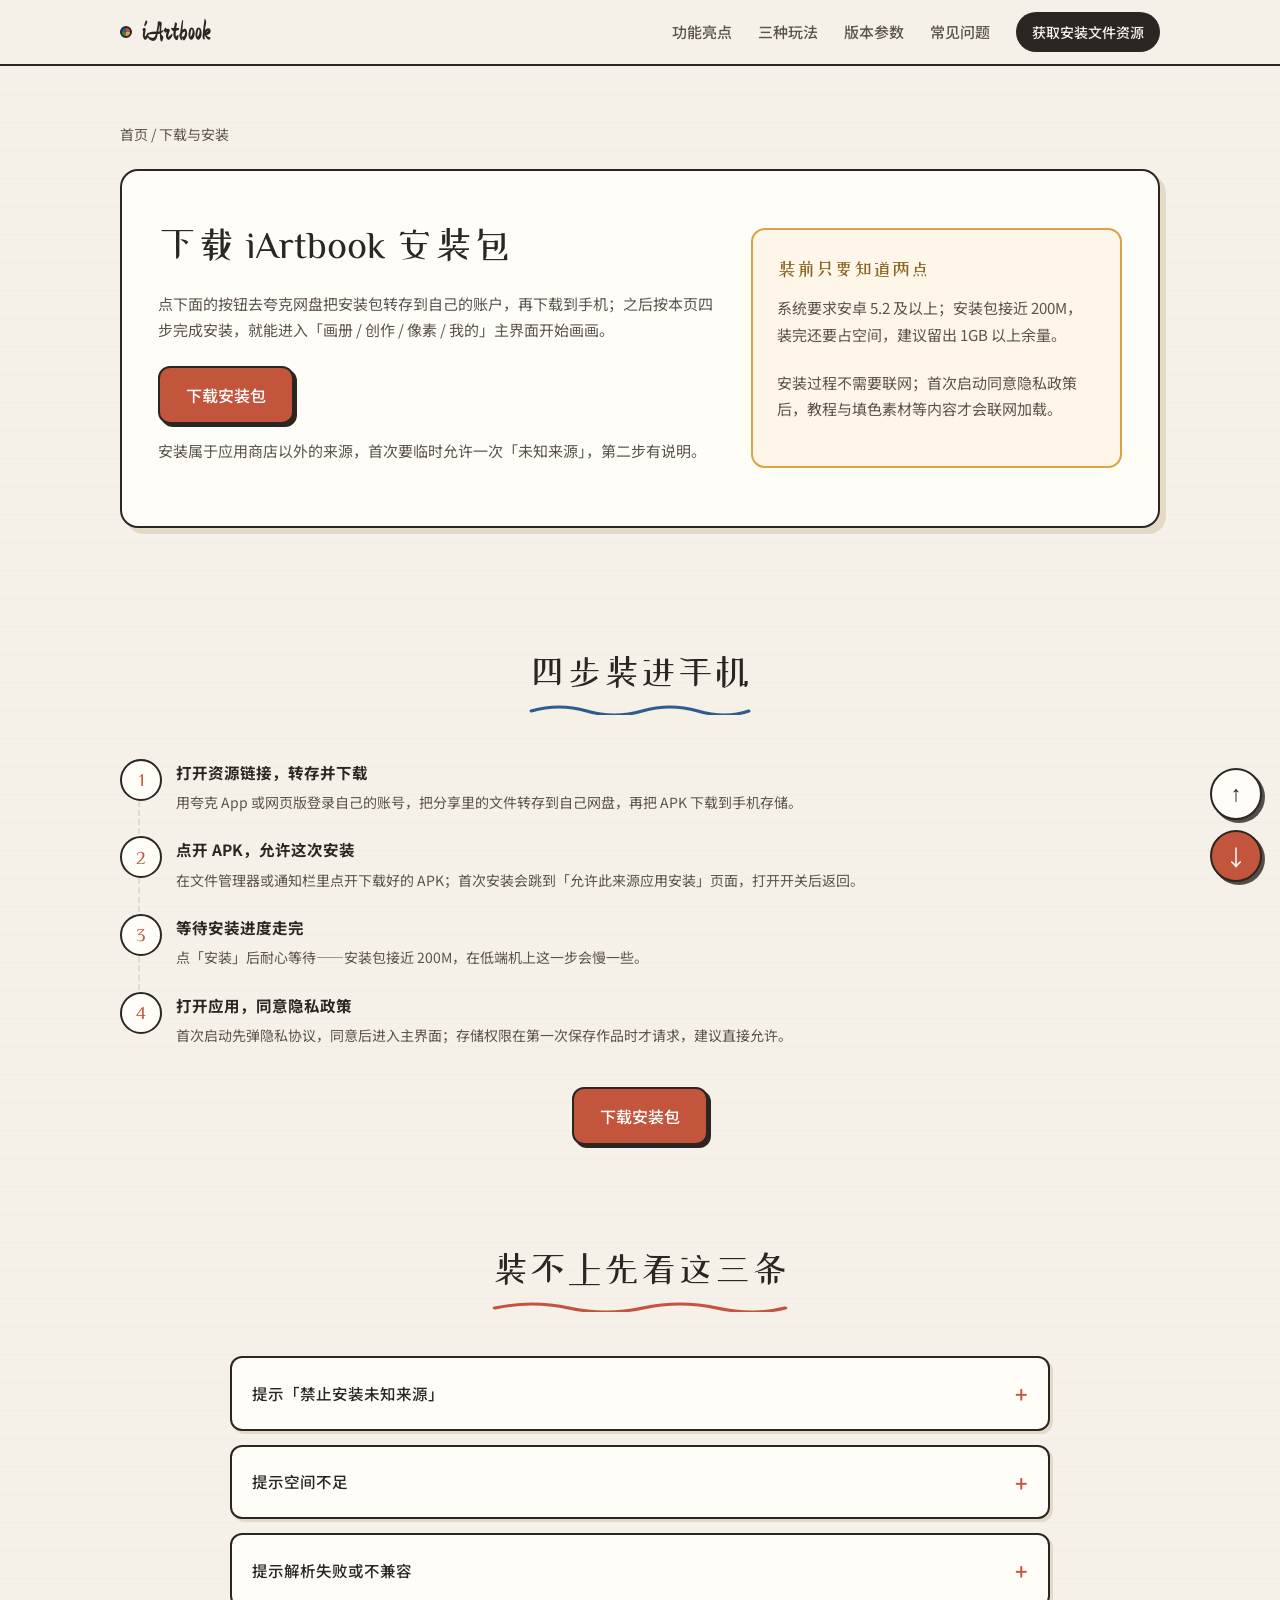
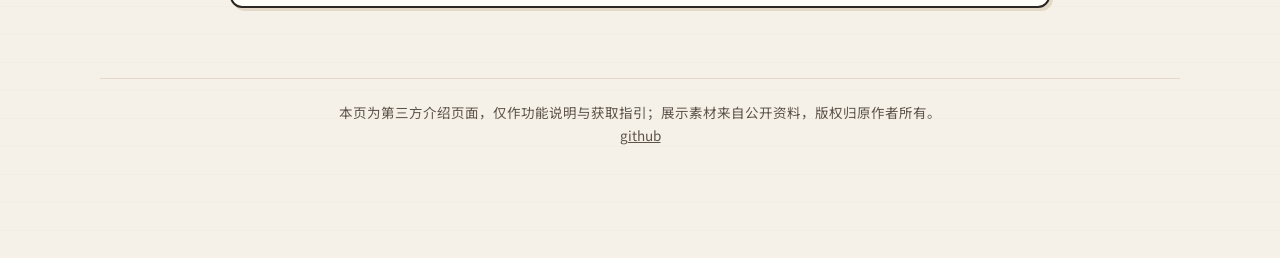
==== commit c78fa80e: "update" ====
--- a/download.html
+++ b/download.html
@@ -1,216 +1,126 @@
-<!DOCTYPE html>
-<html lang="zh-CN">
-<head>
-  <meta charset="UTF-8">
-  <meta name="viewport" content="width=device-width, initial-scale=1.0">
-  <title>iArtbook 安装文件资源获取指引与安装步骤（安卓 2.2.7 版）</title>
-  <meta name="description" content="获取 iArtbook 安卓版 2.2.7 安装文件资源的指引，附安装前准备、四步安装流程、首次打开的权限说明、MD5 版本核对与装不上的常见处理办法。">
-  <link rel="icon" type="image/svg+xml" href="/assets/img/favicon.svg">
-  <link rel="preconnect" href="https://fonts.googleapis.com">
-  <link rel="preconnect" href="https://fonts.gstatic.com" crossorigin>
-  <link href="https://fonts.googleapis.com/css2?family=Ma+Shan+Zheng&family=Noto+Sans+SC:wght@400;500;700&family=ZCOOL+XiaoWei&display=swap" rel="stylesheet">
-  <link rel="stylesheet" href="/assets/css/style.css">
-</head>
-<body>
-
-  <header class="site-header">
-    <div class="wrap nav">
-      <a class="brand" href="/"><span class="brand-dot" aria-hidden="true"></span>iArtbook</a>
-      <button class="nav-toggle" aria-expanded="false" aria-label="展开导航菜单">☰</button>
-      <nav class="nav-links" aria-label="站内导航">
-        <a href="/#features">功能亮点</a>
-        <a href="/#play">三种玩法</a>
-        <a href="/#spec">版本参数</a>
-        <a href="/#faq">常见问题</a>
-        <a class="nav-cta" href="#get">获取安装文件资源</a>
-      </nav>
-    </div>
-  </header>
-
-  <main>
-    <!-- 下载卡 -->
-    <section class="dl-hero" id="get">
-      <div class="wrap">
-        <p class="crumb"><a href="/">首页</a> / 获取安装文件资源</p>
-        <div class="dl-card">
-          <div>
-            <h1>获取 iArtbook 安装文件资源</h1>
-            <p>本文对应 2.2.7 版安装包。资源放在夸克网盘：打开链接后先转存到自己的网盘，再从自己的网盘把 APK 下载到手机存储——转存之后就不受原分享状态的影响了。</p>
-            <a class="btn btn-primary" data-link="download" href="#">获取安装文件资源</a>
-            <p class="note" style="margin-top:14px">安装方式属于应用商店以外来源，首次安装需临时允许一次「未知来源」，下文第三步有说明。</p>
-          </div>
-          <div class="table-card" style="box-shadow:none">
-            <ul class="spec-list">
-              <li><span class="k">版本号</span><span class="v">2.2.7</span></li>
-              <li><span class="k">安装包大小</span><span class="v">200.88M</span></li>
-              <li><span class="k">包名</span><span class="v">com.tktn.ycfn</span></li>
-              <li><span class="k">MD5</span><span class="v">039BE953432445EF6D185890CFCA8080</span></li>
-              <li><span class="k">系统要求</span><span class="v">安卓 5.2 及以上</span></li>
-              <li><span class="k">界面语言</span><span class="v">简体中文</span></li>
-            </ul>
-          </div>
-        </div>
-      </div>
-    </section>
-
-    <!-- 安装前准备 -->
-    <section class="section" id="prepare">
-      <div class="wrap">
-        <div class="section-head reveal">
-          <h2>安装前的准备
-            <svg viewBox="0 0 200 10" preserveAspectRatio="none" aria-hidden="true"><path d="M2 6 q25 -8 50 0 t50 0 t50 0 t46 0" fill="none" stroke="#c4553d" stroke-width="3" stroke-linecap="round"/></svg>
-          </h2>
-        </div>
-        <div class="table-card reveal">
-          <table>
-            <thead>
-              <tr><th>项目</th><th>建议</th></tr>
-            </thead>
-            <tbody>
-              <tr><td>系统版本</td><td>安卓 5.2 及以上，低于该版本安装时会直接报不兼容（以安装包检测为准）</td></tr>
-              <tr><td>存储空间</td><td>安装包 200.88M，加上安装后的占用，建议预留 1GB 以上余量</td></tr>
-              <tr><td>安装来源</td><td>从网盘下载 APK 属于应用商店以外的安装方式，需临时允许一次「未知来源」</td></tr>
-              <tr><td>网络</td><td>安装过程不需要联网；首次启动同意隐私政策后，教程、填色素材等内容需联网加载</td></tr>
-            </tbody>
-          </table>
-        </div>
-      </div>
-    </section>
-
-    <!-- 安装步骤 -->
-    <section class="section" id="steps">
-      <div class="wrap">
-        <div class="section-head reveal">
-          <h2>四步装进手机
-            <svg viewBox="0 0 200 10" preserveAspectRatio="none" aria-hidden="true"><path d="M2 6 q25 -8 50 0 t50 0 t50 0 t46 0" fill="none" stroke="#2f5d8a" stroke-width="3" stroke-linecap="round"/></svg>
-          </h2>
-        </div>
-        <ol class="steps reveal" style="max-width:760px">
-          <li>
-            <b>打开资源链接，转存并下载</b>
-            <p>用夸克 App 或网页版登录自己的账号，把分享里的文件转存到自己网盘，再下载 APK 到手机存储。</p>
-          </li>
-          <li>
-            <b>点开 APK，允许这次安装</b>
-            <p>在文件管理器或通知栏里点开下载好的 APK；首次安装会跳到「允许此来源应用安装」页面，打开开关后返回。</p>
-          </li>
-          <li>
-            <b>等待安装进度走完</b>
-            <p>点「安装」后耐心等待——安装包接近 200M，在低端机上这一步会慢一些。</p>
-          </li>
-          <li>
-            <b>打开应用，同意隐私政策</b>
-            <p>首次启动先弹隐私协议，同意后进入主界面；存储权限在第一次保存作品时才会请求，建议直接允许。</p>
-          </li>
-        </ol>
-        <p class="note">部分国产系统在安装后还会再弹一次「确认安装」，属于系统行为，正常确认即可。</p>
-      </div>
-    </section>
-
-    <!-- 首次打开 -->
-    <section class="section" id="first-open">
-      <div class="wrap">
-        <div class="section-head reveal">
-          <h2>第一次打开要同意什么
-            <svg viewBox="0 0 200 10" preserveAspectRatio="none" aria-hidden="true"><path d="M2 6 q25 -8 50 0 t50 0 t50 0 t46 0" fill="none" stroke="#4a7c59" stroke-width="3" stroke-linecap="round"/></svg>
-          </h2>
-        </div>
-        <div class="bento">
-          <div class="card b2 reveal">
-            <span class="tag" style="background:var(--ink)">隐私政策</span>
-            <h3>进主界面前先同意</h3>
-            <p>首次启动先弹隐私协议，同意后才能进入「画册 / 创作 / 像素 / 我的」主界面。</p>
-          </div>
-          <div class="card b2 reveal">
-            <span class="tag" style="background:var(--red)">存储权限</span>
-            <h3>第一次保存时才弹</h3>
-            <p>不是启动时就要：第一次往相册保存作品时才会请求。如果当时拒绝了，之后每次保存都会失败，需要到系统设置 → 应用 → 权限里手动打开。</p>
-          </div>
-          <div class="card b2 reveal">
-            <span class="tag" style="background:var(--blue)">照片 / 媒体权限</span>
-            <h3>导入底稿时按需允许</h3>
-            <p>想在「创作」板块导入相册里的图当底稿，会用到这个权限，按需允许即可。</p>
-          </div>
-        </div>
-      </div>
-    </section>
-
-    <!-- 核对版本 -->
-    <section class="section" id="verify">
-      <div class="wrap">
-        <div class="section-head reveal">
-          <h2>拿到手的是不是这一版
-            <svg viewBox="0 0 200 10" preserveAspectRatio="none" aria-hidden="true"><path d="M2 6 q25 -8 50 0 t50 0 t50 0 t46 0" fill="none" stroke="#d9a441" stroke-width="3" stroke-linecap="round"/></svg>
-          </h2>
-          <p>搜「iArtbook」容易搜到好几款同名但完全不同的应用，装错名字后面对的就是另一套界面。</p>
-        </div>
-        <div class="spec-grid">
-          <div class="table-card reveal">
-            <ul class="spec-list">
-              <li><span class="k">包名</span><span class="v">com.tktn.ycfn</span></li>
-              <li><span class="k">版本</span><span class="v">2.2.7（更新内容为画板功能优化）</span></li>
-              <li><span class="k">安装包大小</span><span class="v">200.88M</span></li>
-              <li><span class="k">MD5</span><span class="v">039BE953432445EF6D185890CFCA8080</span></li>
-              <li><span class="k">界面特征</span><span class="v">中文，主界面为「画册 / 创作 / 像素 / 我的」等板块</span></li>
-            </ul>
-            <p class="note" style="padding:0 18px 16px">MD5 可用文件管理器或校验工具算一下安装包，32 位值对得上就说明文件没有下岔。</p>
-          </div>
-          <div class="tip-card reveal">
-            <h3>同名应用怎么区分</h3>
-            <p>应用商店里另有一款英文专业绘画应用（版本号到 10.x，主打 Apple Pencil 与无限图层），安卓上还有一款轻量应用的包名是 risko.digitalpaint——界面都与本文介绍的中文安卓版完全不同。</p>
-            <p>核对包名是唯一可靠的办法；应用商店里能搜到更新的 2.3.x 版本，界面入口可能略有差异，操作类说明以设备上的实际界面为准。</p>
-          </div>
-        </div>
-      </div>
-    </section>
-
-    <!-- 装不上 -->
-    <section class="section" id="trouble">
-      <div class="wrap">
-        <div class="section-head reveal">
-          <h2>装不上先看这三条
-            <svg viewBox="0 0 200 10" preserveAspectRatio="none" aria-hidden="true"><path d="M2 6 q25 -8 50 0 t50 0 t50 0 t46 0" fill="none" stroke="#c4553d" stroke-width="3" stroke-linecap="round"/></svg>
-          </h2>
-        </div>
-        <div class="faq reveal">
-          <details>
-            <summary>提示「禁止安装未知来源」</summary>
-            <div class="faq-a"><p>回到系统设置 → 应用 → 特殊权限 → 安装未知应用，给这次的安装来源（浏览器或文件管理器）打开「允许安装」，再重新点 APK。</p></div>
-          </details>
-          <details>
-            <summary>提示空间不足</summary>
-            <div class="faq-a"><p>先清出 1GB 以上余量再装——200M 的安装包在解包阶段需要的临时空间比它自身还大。</p></div>
-          </details>
-          <details>
-            <summary>提示解析失败或不兼容</summary>
-            <div class="faq-a"><p>多半是下载不完整（文件小于 200.88M）或系统版本低于 5.2：重新下载一次，或核对安卓版本。</p></div>
-          </details>
-          <details>
-            <summary>装好之后从哪儿上手？</summary>
-            <div class="faq-a"><p>从首页的「界面入门」板块开始：认识画册、创作、像素几个入口，记住双指缩放、双指撤销这几个手势，再挑一种玩法（自由绘画 / 主题填色 / 逐帧动画）动手画第一张。</p></div>
-          </details>
-        </div>
-        <div class="back-cta reveal">
-          <a class="btn btn-primary" data-link="download" href="#">获取安装文件资源</a>
-        </div>
-      </div>
-    </section>
-  </main>
-
-  <footer class="site-footer">
-    <div class="wrap footer-line">
-      <p>本页为第三方介绍页面，仅作功能说明与获取指引；展示素材来自公开资料，版权归原作者所有。</p>
-      <p><a href="https://github.com/alipymanbu/iartbook.loveyou.bond" rel="noopener nofollow">github</a></p>
-    </div>
-  </footer>
-
-  <!-- 浮动按钮 -->
-  <div class="fab">
-    <button id="toTop" aria-label="返回顶部">↑</button>
-    <a class="fab-dl" data-link="download" href="#" aria-label="获取安装文件资源">↓</a>
-  </div>
-
-  <script src="/assets/js/links.js"></script>
-  <script src="/assets/js/main.js"></script>
-</body>
-</html>
+<!DOCTYPE html>
+<html lang="zh-CN">
+<head>
+  <meta charset="UTF-8">
+  <meta name="viewport" content="width=device-width, initial-scale=1.0">
+  <title>iArtbook 下载与安装：把安卓安装包装进手机的步骤</title>
+  <meta name="description" content="iArtbook 安卓版下载与安装操作页：从夸克网盘转存并下载安装包，按四步完成安装、允许未知来源，并整理装不上时最常遇到的三种情况。">
+  <meta name="keywords" content="iArtbook下载,iArtbook安装,iArtbook安卓版,填色画板">
+  <link rel="icon" type="image/svg+xml" href="/assets/img/favicon.svg">
+  <link rel="preconnect" href="https://fonts.googleapis.com">
+  <link rel="preconnect" href="https://fonts.gstatic.com" crossorigin>
+  <link href="https://fonts.googleapis.com/css2?family=Ma+Shan+Zheng&family=Noto+Sans+SC:wght@400;500;700&family=ZCOOL+XiaoWei&display=swap" rel="stylesheet">
+  <link rel="stylesheet" href="/assets/css/style.css">
+</head>
+<body>
+
+  <header class="site-header">
+    <div class="wrap nav">
+      <a class="brand" href="/"><span class="brand-dot" aria-hidden="true"></span>iArtbook</a>
+      <button class="nav-toggle" aria-expanded="false" aria-label="展开导航菜单">☰</button>
+      <nav class="nav-links" aria-label="站内导航">
+        <a href="/#features">功能亮点</a>
+        <a href="/#play">三种玩法</a>
+        <a href="/#spec">版本参数</a>
+        <a href="/#faq">常见问题</a>
+        <a class="nav-cta" href="#get">获取安装文件资源</a>
+      </nav>
+    </div>
+  </header>
+
+  <main>
+    <!-- 下载卡 -->
+    <section class="dl-hero" id="get">
+      <div class="wrap">
+        <p class="crumb"><a href="/">首页</a> / 下载与安装</p>
+        <div class="dl-card">
+          <div>
+            <h1>下载 iArtbook 安装包</h1>
+            <p>点下面的按钮去夸克网盘把安装包转存到自己的账户，再下载到手机；之后按本页四步完成安装，就能进入「画册 / 创作 / 像素 / 我的」主界面开始画画。</p>
+            <a class="btn btn-primary" data-link="download" href="#">下载安装包</a>
+            <p class="note" style="margin-top:14px">安装属于应用商店以外的来源，首次要临时允许一次「未知来源」，第二步有说明。</p>
+          </div>
+          <div class="tip-card">
+            <h3>装前只要知道两点</h3>
+            <p>系统要求安卓 5.2 及以上；安装包接近 200M，装完还要占空间，建议留出 1GB 以上余量。</p>
+            <p>安装过程不需要联网；首次启动同意隐私政策后，教程与填色素材等内容才会联网加载。</p>
+          </div>
+        </div>
+      </div>
+    </section>
+
+    <!-- 安装步骤 -->
+    <section class="section" id="steps">
+      <div class="wrap">
+        <div class="section-head reveal">
+          <h2>四步装进手机
+            <svg viewBox="0 0 200 10" preserveAspectRatio="none" aria-hidden="true"><path d="M2 6 q25 -8 50 0 t50 0 t50 0 t46 0" fill="none" stroke="#2f5d8a" stroke-width="3" stroke-linecap="round"/></svg>
+          </h2>
+        </div>
+        <ol class="steps reveal" style="max-width:760px">
+          <li>
+            <b>打开资源链接，转存并下载</b>
+            <p>用夸克 App 或网页版登录自己的账号，把分享里的文件转存到自己网盘，再把 APK 下载到手机存储。</p>
+          </li>
+          <li>
+            <b>点开 APK，允许这次安装</b>
+            <p>在文件管理器或通知栏里点开下载好的 APK；首次安装会跳到「允许此来源应用安装」页面，打开开关后返回。</p>
+          </li>
+          <li>
+            <b>等待安装进度走完</b>
+            <p>点「安装」后耐心等待——安装包接近 200M，在低端机上这一步会慢一些。</p>
+          </li>
+          <li>
+            <b>打开应用，同意隐私政策</b>
+            <p>首次启动先弹隐私协议，同意后进入主界面；存储权限在第一次保存作品时才请求，建议直接允许。</p>
+          </li>
+        </ol>
+        <div class="back-cta reveal">
+          <a class="btn btn-primary" data-link="download" href="#">下载安装包</a>
+        </div>
+      </div>
+    </section>
+
+    <!-- 常见安装问题 -->
+    <section class="section" id="trouble">
+      <div class="wrap">
+        <div class="section-head reveal">
+          <h2>装不上先看这三条
+            <svg viewBox="0 0 200 10" preserveAspectRatio="none" aria-hidden="true"><path d="M2 6 q25 -8 50 0 t50 0 t50 0 t46 0" fill="none" stroke="#c4553d" stroke-width="3" stroke-linecap="round"/></svg>
+          </h2>
+        </div>
+        <div class="faq reveal">
+          <details>
+            <summary>提示「禁止安装未知来源」</summary>
+            <div class="faq-a"><p>回到系统设置 → 应用 → 特殊权限 → 安装未知应用，给这次的安装来源（浏览器或文件管理器）打开「允许安装」，再重新点 APK。</p></div>
+          </details>
+          <details>
+            <summary>提示空间不足</summary>
+            <div class="faq-a"><p>先清出 1GB 以上余量再装——200M 的安装包在解包阶段需要的临时空间比它自身还大。</p></div>
+          </details>
+          <details>
+            <summary>提示解析失败或不兼容</summary>
+            <div class="faq-a"><p>多半是下载不完整（文件小于 200.88M）或系统版本低于 5.2：重新下载一次，或核对安卓版本。</p></div>
+          </details>
+        </div>
+      </div>
+    </section>
+  </main>
+
+  <footer class="site-footer">
+    <div class="wrap footer-line">
+      <p>本页为第三方介绍页面，仅作功能说明与获取指引；展示素材来自公开资料，版权归原作者所有。</p>
+      <p><a href="https://github.com/alipymanbu/iartbook.loveyou.bond" rel="noopener nofollow">github</a></p>
+    </div>
+  </footer>
+
+  <!-- 浮动按钮 -->
+  <div class="fab">
+    <button id="toTop" aria-label="返回顶部">↑</button>
+    <a class="fab-dl" data-link="download" href="#" aria-label="获取安装文件资源">↓</a>
+  </div>
+
+  <script src="/assets/js/links.js"></script>
+  <script src="/assets/js/main.js"></script>
+</body>
+</html>
--- a/assets/css/style.css
+++ b/assets/css/style.css
@@ -223,6 +223,21 @@
 .ph-red { background: var(--red); }
 .ph-blue { background: var(--blue); }
 .ph-green { background: var(--green); }
+
+/* ---------------- 界面预览 ---------------- */
+.shots { display: grid; grid-template-columns: repeat(4, 1fr); gap: 16px; }
+@media (max-width: 900px) { .shots { grid-template-columns: repeat(2, 1fr); } }
+@media (max-width: 420px) { .shots { grid-template-columns: 1fr; } }
+.shot {
+  border: 2px solid var(--ink); border-radius: var(--radius);
+  background: var(--paper-2); overflow: hidden;
+  box-shadow: 4px 4px 0 var(--line);
+}
+.shot img { width: 100%; height: auto; }
+.shot figcaption {
+  padding: 9px 12px; font-size: 13px; color: var(--ink-soft);
+  border-top: 1.5px dashed var(--line);
+}
 
 /* ---------------- 手势表 ---------------- */
 .table-card {
